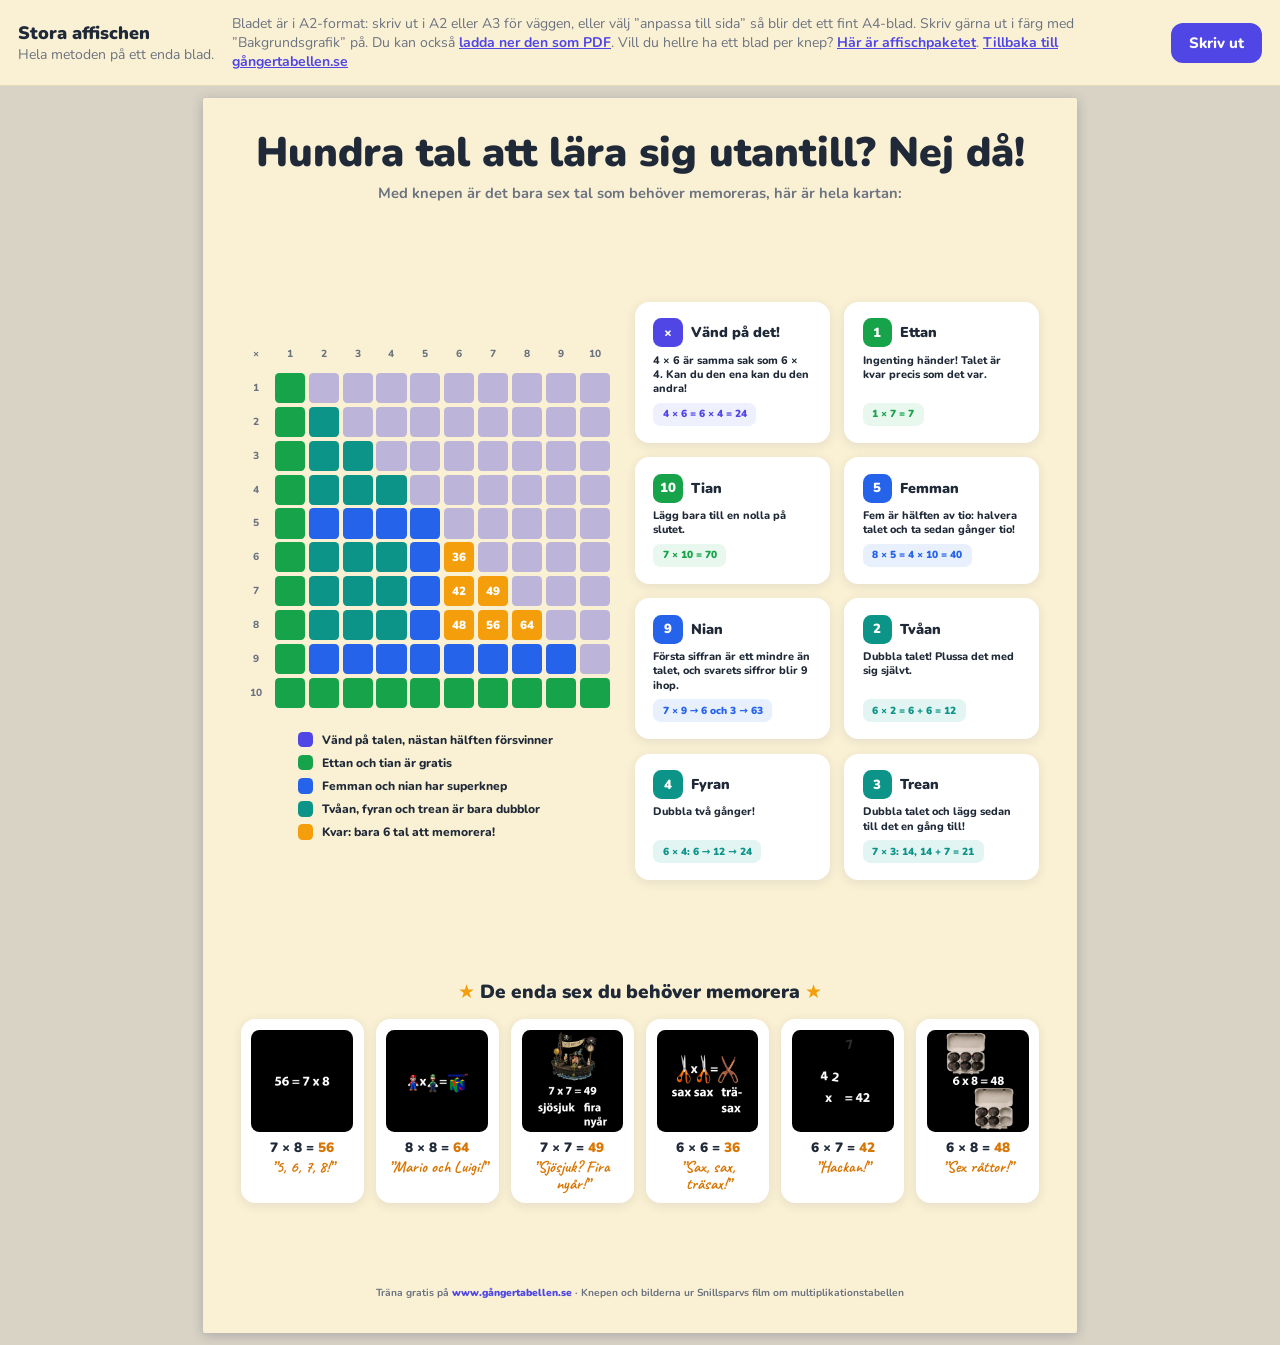
==== affisch-stor.html @ 16c0a0c6 "Stora affischen: hela metoden på ett enda A2-blad Alternativ till affischpaketet: affisch-stor.html " ====
<!doctype html>
<html lang="sv">
<head>
  <meta charset="utf-8">
  <meta name="viewport" content="width=device-width, initial-scale=1">
  <title>Stora affischen – Gångertabellen</title>
  <meta name="description" content="Hela multiplikationsmetoden på en enda stor affisch (A2): kartan, alla knep och de sex minnesreglerna ur Snillsparvs film.">
  <link rel="icon" href="data:image/svg+xml,%3Csvg xmlns='http://www.w3.org/2000/svg' viewBox='0 0 100 100'%3E%3Crect width='100' height='100' rx='22' fill='%234f46e5'/%3E%3Crect x='18' y='18' width='28' height='28' rx='8' fill='white' opacity='.6'/%3E%3Crect x='54' y='18' width='28' height='28' rx='8' fill='white' opacity='.6'/%3E%3Crect x='18' y='54' width='28' height='28' rx='8' fill='white' opacity='.6'/%3E%3Crect x='54' y='54' width='28' height='28' rx='8' fill='%23fbbf24'/%3E%3C/svg%3E">
  <style>
    /* Samma lokala typsnitt som affischer.html */
    @font-face {
      font-family: "Nunito";
      font-weight: 400 900;
      font-display: swap;
      src: url(fonter/nunito.woff2) format("woff2");
    }
    @font-face {
      font-family: "Caveat";
      font-weight: 700;
      font-display: swap;
      src: url(fonter/caveat-700.woff2) format("woff2");
    }
    /* A2 stående: skriv ut i A2 eller A3 för väggen, eller "anpassa till
       sida" i A4 som sammanfattningsblad. */
    @page { size: 420mm 594mm; margin: 0; }
    :root {
      --primary: #4f46e5;
      --primary-tint: #eef0fe;
      --green: #16a34a;
      --green-tint: #e8f8ee;
      --blue: #2563eb;
      --blue-tint: #e8effd;
      --teal: #0d9488;
      --teal-tint: #e2f5f2;
      --amber: #d97706;
      --amber-grid: #f59e0b;
      --amber-tint: #fff7e0;
      --text: #1f2937;
      --muted: #6b7280;
    }
    * { box-sizing: border-box; margin: 0; }
    html, body { -webkit-print-color-adjust: exact; print-color-adjust: exact; }
    body {
      font-family: "Nunito", system-ui, -apple-system, "Segoe UI", Roboto, sans-serif;
      color: var(--text);
      background: #d8d3c4;
    }

    .toolbar {
      position: sticky; top: 0; z-index: 5;
      background: #faf1d4; border-bottom: 1px solid #e3d9b8;
      padding: 14px 18px; display: flex; flex-wrap: wrap; gap: 10px 18px; align-items: center;
    }
    .toolbar h1 { font-size: 18px; font-weight: 900; }
    .toolbar p { font-size: 14px; color: var(--muted); flex: 1 1 260px; }
    .toolbar .btn {
      font: inherit; font-weight: 800; font-size: 15px; cursor: pointer;
      background: var(--primary); color: #fff; border: 0; border-radius: 12px; padding: 10px 18px;
    }
    .toolbar a { color: var(--primary); font-weight: 700; }

    .sheet {
      width: 420mm; height: 594mm; overflow: hidden;
      background: #faf1d4; position: relative;
      padding: 16mm 18mm 16mm;
      display: flex; flex-direction: column; justify-content: space-between;
    }
    @media screen {
      .sheet { margin: 22px auto; box-shadow: 0 4px 22px rgba(31, 41, 90, 0.25); border-radius: 4px; }
      @media (max-width: 1700px) { .wrap { zoom: 0.55; } }
      @media (max-width: 900px) { .wrap { zoom: 0.28; } }
    }
    @media print {
      body { background: #fff; }
      .toolbar { display: none; }
    }

    .head { text-align: center; }
    .head h2 { font-size: 56pt; font-weight: 900; line-height: 1.05; }
    .head p { font-size: 20pt; font-weight: 700; color: var(--muted); margin-top: 4mm; }

    .mid { display: flex; gap: 12mm; margin-top: 8mm; margin-bottom: 8mm; align-items: center; }

    /* vänster: kartan + förklaringen */
    .map { flex: none; text-align: center; }
    .grid { display: grid; gap: 1.8mm; justify-content: center; }
    .cell {
      border-radius: 2mm; border: 0.6mm solid transparent;
      display: flex; align-items: center; justify-content: center;
      font-weight: 900; color: #fff;
    }
    .cell.six { background: var(--amber-grid); }
    .cell.hdr { background: none; color: var(--muted); font-size: 14pt; font-weight: 800; }
    .legend { list-style: none; padding: 0; margin: 8mm auto 0; display: inline-block; text-align: left; }
    .legend li { display: flex; align-items: center; gap: 4mm; font-size: 16.5pt; font-weight: 800; margin-top: 3.4mm; }
    .dot { width: 7.5mm; height: 7.5mm; border-radius: 2.2mm; flex: none; }
    .dot.c-flip { background: var(--primary); }
    .dot.c-free { background: var(--green); }
    .dot.c-trick { background: var(--blue); }
    .dot.c-double { background: var(--teal); }
    .dot.c-memo { background: var(--amber-grid); }

    /* höger: knepkorten */
    .tricks { flex: 1; display: grid; grid-template-columns: 1fr 1fr; gap: 7mm; }
    .trick {
      background: #fff; border-radius: 7mm; padding: 8mm 9mm;
      box-shadow: 0 1.2mm 5mm rgba(31, 41, 90, 0.10);
      display: flex; flex-direction: column; align-items: flex-start; gap: 3mm;
    }
    .t-head { display: flex; align-items: center; gap: 4mm; }
    .badge {
      width: 14mm; height: 14mm; border-radius: 4mm; flex: none;
      display: flex; align-items: center; justify-content: center;
      color: #fff; font-size: 18pt; font-weight: 900;
    }
    .t-head h3 { font-size: 19.5pt; font-weight: 900; }
    .trick p { font-size: 15pt; font-weight: 800; line-height: 1.3; }
    .ex {
      display: inline-block; margin-top: auto; padding: 2.2mm 4.5mm; border-radius: 3.5mm;
      font-size: 14pt; font-weight: 900; white-space: nowrap;
    }
    .c-flip .badge { background: var(--primary); }
    .c-flip .ex { background: var(--primary-tint); color: var(--primary); }
    .c-free .badge { background: var(--green); }
    .c-free .ex { background: var(--green-tint); color: var(--green); }
    .c-trick .badge { background: var(--blue); }
    .c-trick .ex { background: var(--blue-tint); color: var(--blue); }
    .c-double .badge { background: var(--teal); }
    .c-double .ex { background: var(--teal-tint); color: var(--teal); }

    /* nederst: de sex att memorera */
    .memo-head { text-align: center; font-size: 26pt; font-weight: 900; }
    .memo-head .star { color: var(--amber-grid); }
    .memos { display: grid; grid-template-columns: repeat(6, 1fr); gap: 6mm; margin-top: 7mm; }
    .memo {
      background: #fff; border-radius: 7mm; padding: 5mm;
      box-shadow: 0 1.2mm 5mm rgba(31, 41, 90, 0.10);
      text-align: center;
    }
    .memo img { width: 100%; border-radius: 4mm; display: block; }
    .memo .eq { font-size: 18.5pt; font-weight: 900; margin-top: 3mm; }
    .memo .eq span { color: var(--amber); }
    .memo .ramsa { font-family: "Caveat", "Comic Sans MS", cursive; font-size: 22pt; color: var(--amber); line-height: 1.05; margin-top: 1mm; }

    .sheet footer {
      text-align: center;
      font-size: 14pt; font-weight: 700; color: var(--muted);
    }
    .sheet footer strong { color: var(--primary); font-weight: 900; }
  </style>
</head>
<body>

<div class="toolbar">
  <div>
    <h1>Stora affischen</h1>
    <p>Hela metoden på ett enda blad.</p>
  </div>
  <p>Bladet är i A2-format: skriv ut i A2 eller A3 för väggen, eller välj ”anpassa till sida” så blir det ett fint A4-blad. Skriv gärna ut i färg med ”Bakgrundsgrafik” på. Du kan också <a href="affisch-stor.pdf">ladda ner den som PDF</a>. Vill du hellre ha ett blad per knep? <a href="affischer.html">Här är affischpaketet</a>. <a href="./">Tillbaka till gångertabellen.se</a></p>
  <button type="button" class="btn" onclick="print()">Skriv ut</button>
</div>

<div class="wrap">
  <section class="sheet">
    <div class="head">
      <h2>Hundra tal att lära sig utantill? Nej då!</h2>
      <p>Med knepen är det bara sex tal som behöver memoreras, här är hela kartan:</p>
    </div>

    <div class="mid">
      <div class="map">
        <div class="grid" data-overview style="grid-template-columns: repeat(11, 14.5mm); grid-auto-rows: 14.5mm; font-size: 16pt;"></div>
        <ul class="legend">
          <li><span class="dot c-flip"></span>Vänd på talen, nästan hälften försvinner</li>
          <li><span class="dot c-free"></span>Ettan och tian är gratis</li>
          <li><span class="dot c-trick"></span>Femman och nian har superknep</li>
          <li><span class="dot c-double"></span>Tvåan, fyran och trean är bara dubblor</li>
          <li><span class="dot c-memo"></span>Kvar: bara 6 tal att memorera!</li>
        </ul>
      </div>

      <div class="tricks">
        <div class="trick c-flip">
          <div class="t-head"><span class="badge">×</span><h3>Vänd på det!</h3></div>
          <p>4 × 6 är samma sak som 6 × 4. Kan du den ena kan du den andra!</p>
          <span class="ex">4 × 6 = 6 × 4 = 24</span>
        </div>
        <div class="trick c-free">
          <div class="t-head"><span class="badge">1</span><h3>Ettan</h3></div>
          <p>Ingenting händer! Talet är kvar precis som det var.</p>
          <span class="ex">1 × 7 = 7</span>
        </div>
        <div class="trick c-free">
          <div class="t-head"><span class="badge">10</span><h3>Tian</h3></div>
          <p>Lägg bara till en nolla på slutet.</p>
          <span class="ex">7 × 10 = 70</span>
        </div>
        <div class="trick c-trick">
          <div class="t-head"><span class="badge">5</span><h3>Femman</h3></div>
          <p>Fem är hälften av tio: halvera talet och ta sedan gånger tio!</p>
          <span class="ex">8 × 5 = 4 × 10 = 40</span>
        </div>
        <div class="trick c-trick">
          <div class="t-head"><span class="badge">9</span><h3>Nian</h3></div>
          <p>Första siffran är ett mindre än talet, och svarets siffror blir 9 ihop.</p>
          <span class="ex">7 × 9 → 6 och 3 → 63</span>
        </div>
        <div class="trick c-double">
          <div class="t-head"><span class="badge">2</span><h3>Tvåan</h3></div>
          <p>Dubbla talet! Plussa det med sig självt.</p>
          <span class="ex">6 × 2 = 6 + 6 = 12</span>
        </div>
        <div class="trick c-double">
          <div class="t-head"><span class="badge">4</span><h3>Fyran</h3></div>
          <p>Dubbla två gånger!</p>
          <span class="ex">6 × 4: 6 → 12 → 24</span>
        </div>
        <div class="trick c-double">
          <div class="t-head"><span class="badge">3</span><h3>Trean</h3></div>
          <p>Dubbla talet och lägg sedan till det en gång till!</p>
          <span class="ex">7 × 3: 14, 14 + 7 = 21</span>
        </div>
      </div>
    </div>

    <div class="bottom">
    <p class="memo-head"><span class="star">★</span> De enda sex du behöver memorera <span class="star">★</span></p>
    <div class="memos">
      <div class="memo">
        <img src="bilder/7x8.webp" alt="56 = 7 x 8, siffrorna kommer i ordning">
        <p class="eq">7 × 8 = <span>56</span></p>
        <p class="ramsa">”5, 6, 7, 8!”</p>
      </div>
      <div class="memo">
        <img src="bilder/8x8.webp" alt="8 x 8 = 64, Mario och Luigi">
        <p class="eq">8 × 8 = <span>64</span></p>
        <p class="ramsa">”Mario och Luigi!”</p>
      </div>
      <div class="memo">
        <img src="bilder/7x7.webp" alt="Sjösjuk pirat som firar nyår: 7 x 7 = 49">
        <p class="eq">7 × 7 = <span>49</span></p>
        <p class="ramsa">”Sjösjuk? Fira nyår!”</p>
      </div>
      <div class="memo">
        <img src="bilder/6x6.webp" alt="Sax gånger sax blir träsax: 6 x 6 = 36">
        <p class="eq">6 × 6 = <span>36</span></p>
        <p class="ramsa">”Sax, sax, träsax!”</p>
      </div>
      <div class="memo">
        <img src="bilder/6x7.webp" alt="Sjuan hackar sexan i en fyra och en tvåa: 6 x 7 = 42">
        <p class="eq">6 × 7 = <span>42</span></p>
        <p class="ramsa">”Hackan!”</p>
      </div>
      <div class="memo">
        <img src="bilder/6x8.webp" alt="Sex råttor blir fyra råttor: 6 x 8 = 48">
        <p class="eq">6 × 8 = <span>48</span></p>
        <p class="ramsa">”Sex råttor!”</p>
      </div>
    </div>
    </div>

    <footer>Träna gratis på <strong>www.gångertabellen.se</strong> · Knepen och bilderna ur Snillsparvs film om multiplikationstabellen</footer>
  </section>
</div>

<script>
// Samma krympordning som i filmen och på sajten (eliminationStep i app.js).
function eliminationStep(r, c) {
  if (c > r) return 0;
  const order = [1, 10, 5, 9, 2, 4, 3];
  for (let i = 0; i < order.length; i++) {
    if (r === order[i] || c === order[i]) return i + 1;
  }
  return -1;
}

const STEP_COLOR = ["#4f46e5", "#16a34a", "#16a34a", "#2563eb", "#2563eb", "#0d9488", "#0d9488", "#0d9488"];

// Kartan i slutfärgerna, med radhuvuden och svaren inskrivna i de sex
// rutor som blir kvar att memorera.
document.querySelectorAll("[data-overview]").forEach((grid) => {
  for (let r = 0; r <= 10; r++) {
    for (let c = 0; c <= 10; c++) {
      const cell = document.createElement("span");
      cell.className = "cell";
      if (r === 0 || c === 0) {
        cell.classList.add("hdr");
        if (r + c > 0) cell.textContent = r === 0 ? c : r;
        else cell.textContent = "×";
      } else {
        const e = eliminationStep(r, c);
        if (e === -1) {
          cell.classList.add("six");
          cell.textContent = r * c;
        } else {
          cell.style.background = STEP_COLOR[e];
          if (e === 0) cell.style.opacity = "0.35";
        }
      }
      grid.appendChild(cell);
    }
  }
});
</script>

</body>
</html>
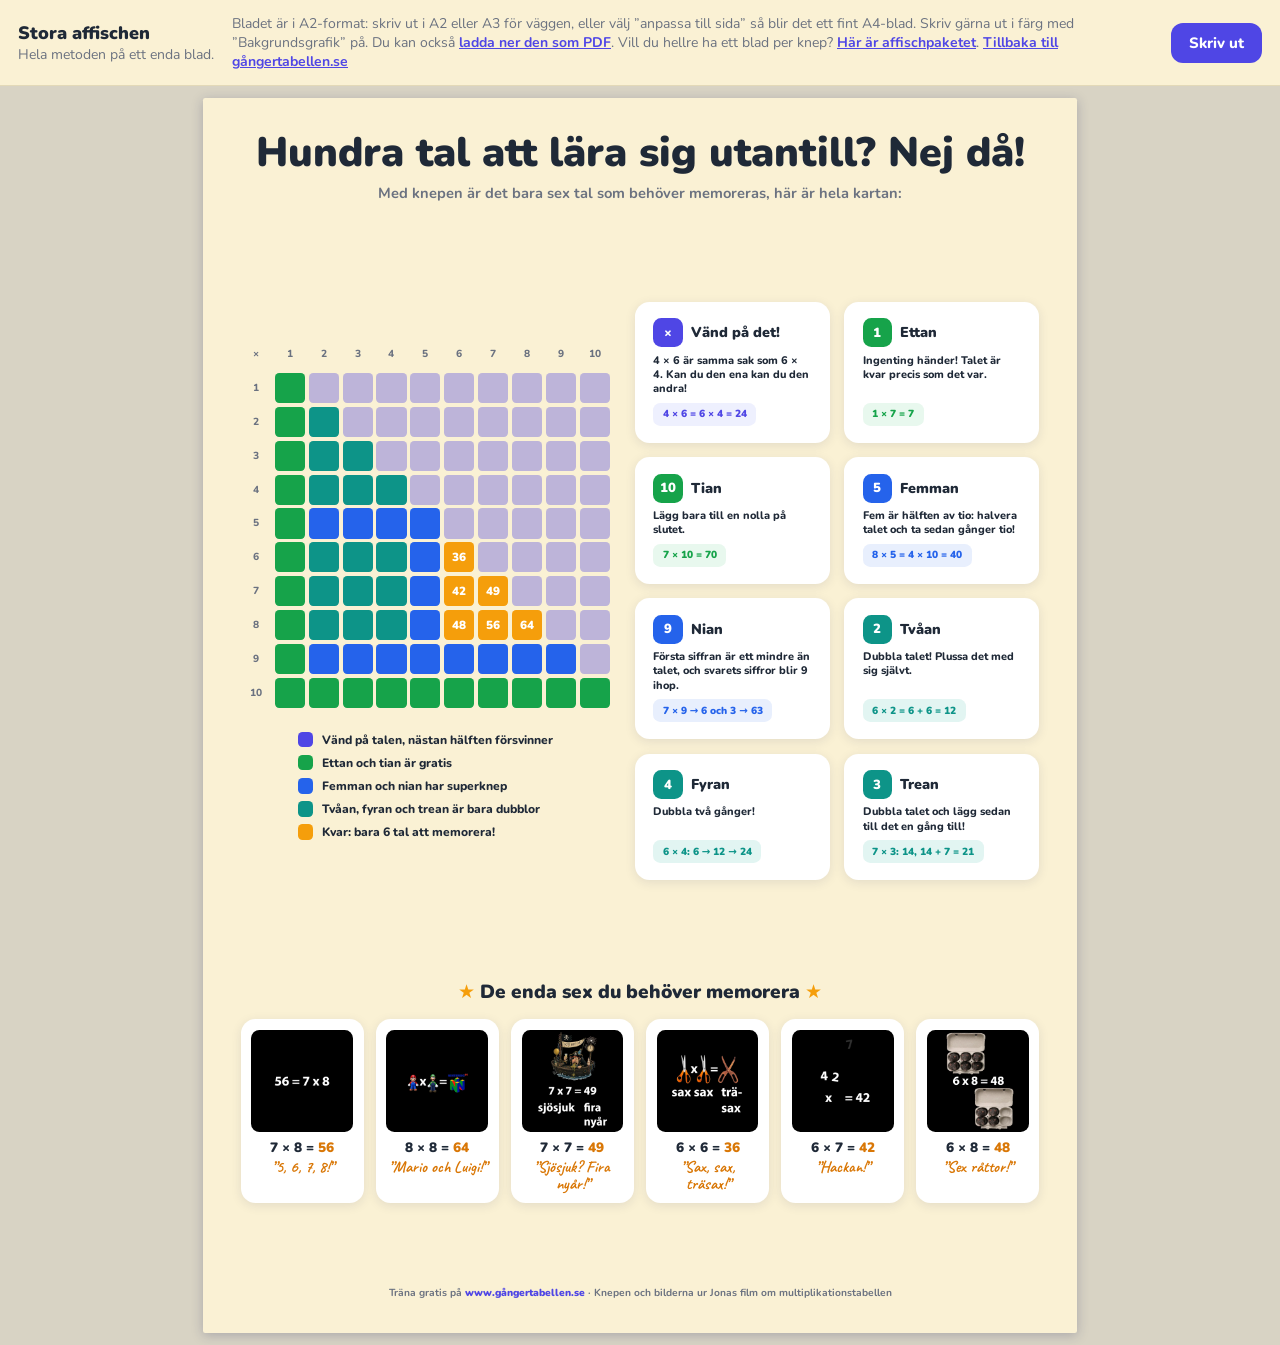
==== commit c94fd182: "Kreditera filmen till Jonas i stället för Snillsparv "Snillsparvs film" blir "Jonas film" i affische" ====
--- a/affisch-stor.html
+++ b/affisch-stor.html
@@ -4,7 +4,7 @@
   <meta charset="utf-8">
   <meta name="viewport" content="width=device-width, initial-scale=1">
   <title>Stora affischen – Gångertabellen</title>
-  <meta name="description" content="Hela multiplikationsmetoden på en enda stor affisch (A2): kartan, alla knep och de sex minnesreglerna ur Snillsparvs film.">
+  <meta name="description" content="Hela multiplikationsmetoden på en enda stor affisch (A2): kartan, alla knep och de sex minnesreglerna ur Jonas film.">
   <link rel="icon" href="data:image/svg+xml,%3Csvg xmlns='http://www.w3.org/2000/svg' viewBox='0 0 100 100'%3E%3Crect width='100' height='100' rx='22' fill='%234f46e5'/%3E%3Crect x='18' y='18' width='28' height='28' rx='8' fill='white' opacity='.6'/%3E%3Crect x='54' y='18' width='28' height='28' rx='8' fill='white' opacity='.6'/%3E%3Crect x='18' y='54' width='28' height='28' rx='8' fill='white' opacity='.6'/%3E%3Crect x='54' y='54' width='28' height='28' rx='8' fill='%23fbbf24'/%3E%3C/svg%3E">
   <style>
     /* Samma lokala typsnitt som affischer.html */
@@ -259,7 +259,7 @@
     </div>
     </div>
 
-    <footer>Träna gratis på <strong>www.gångertabellen.se</strong> · Knepen och bilderna ur Snillsparvs film om multiplikationstabellen</footer>
+    <footer>Träna gratis på <strong>www.gångertabellen.se</strong> · Knepen och bilderna ur Jonas film om multiplikationstabellen</footer>
   </section>
 </div>
 
